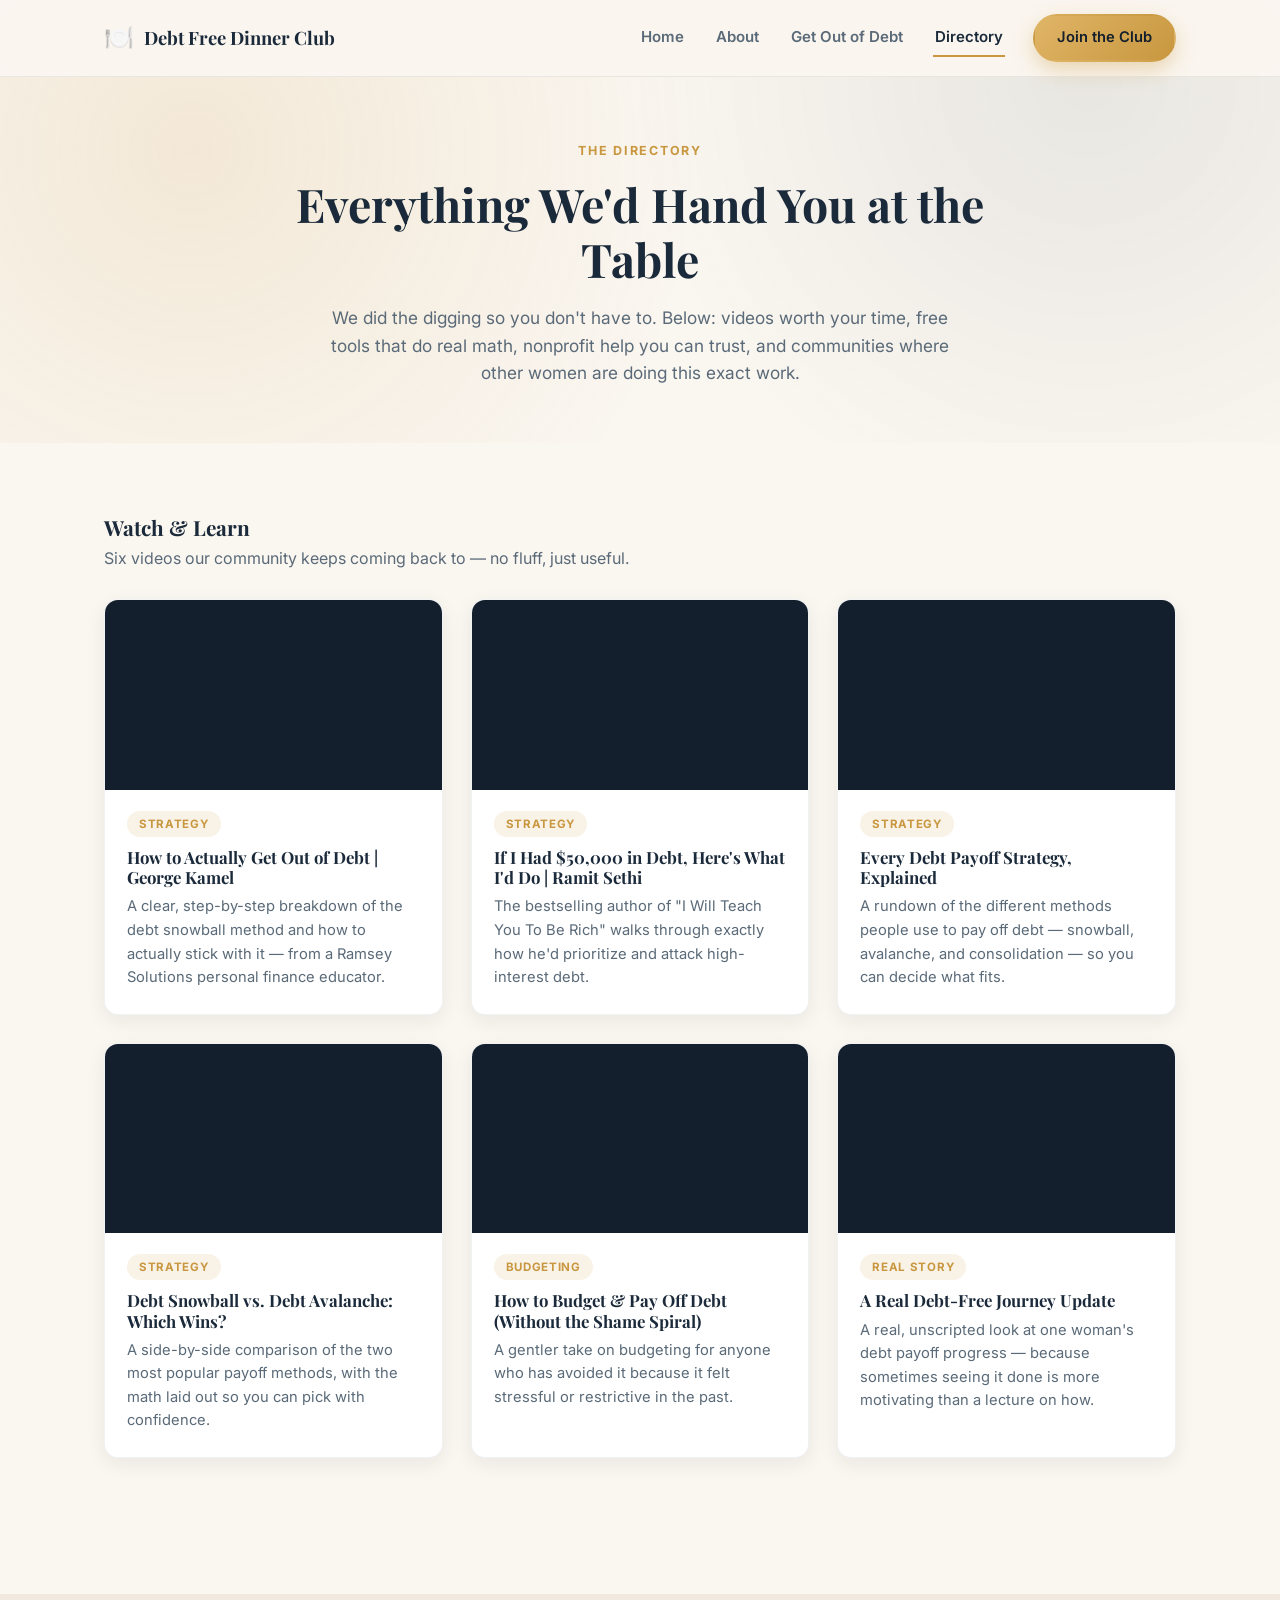
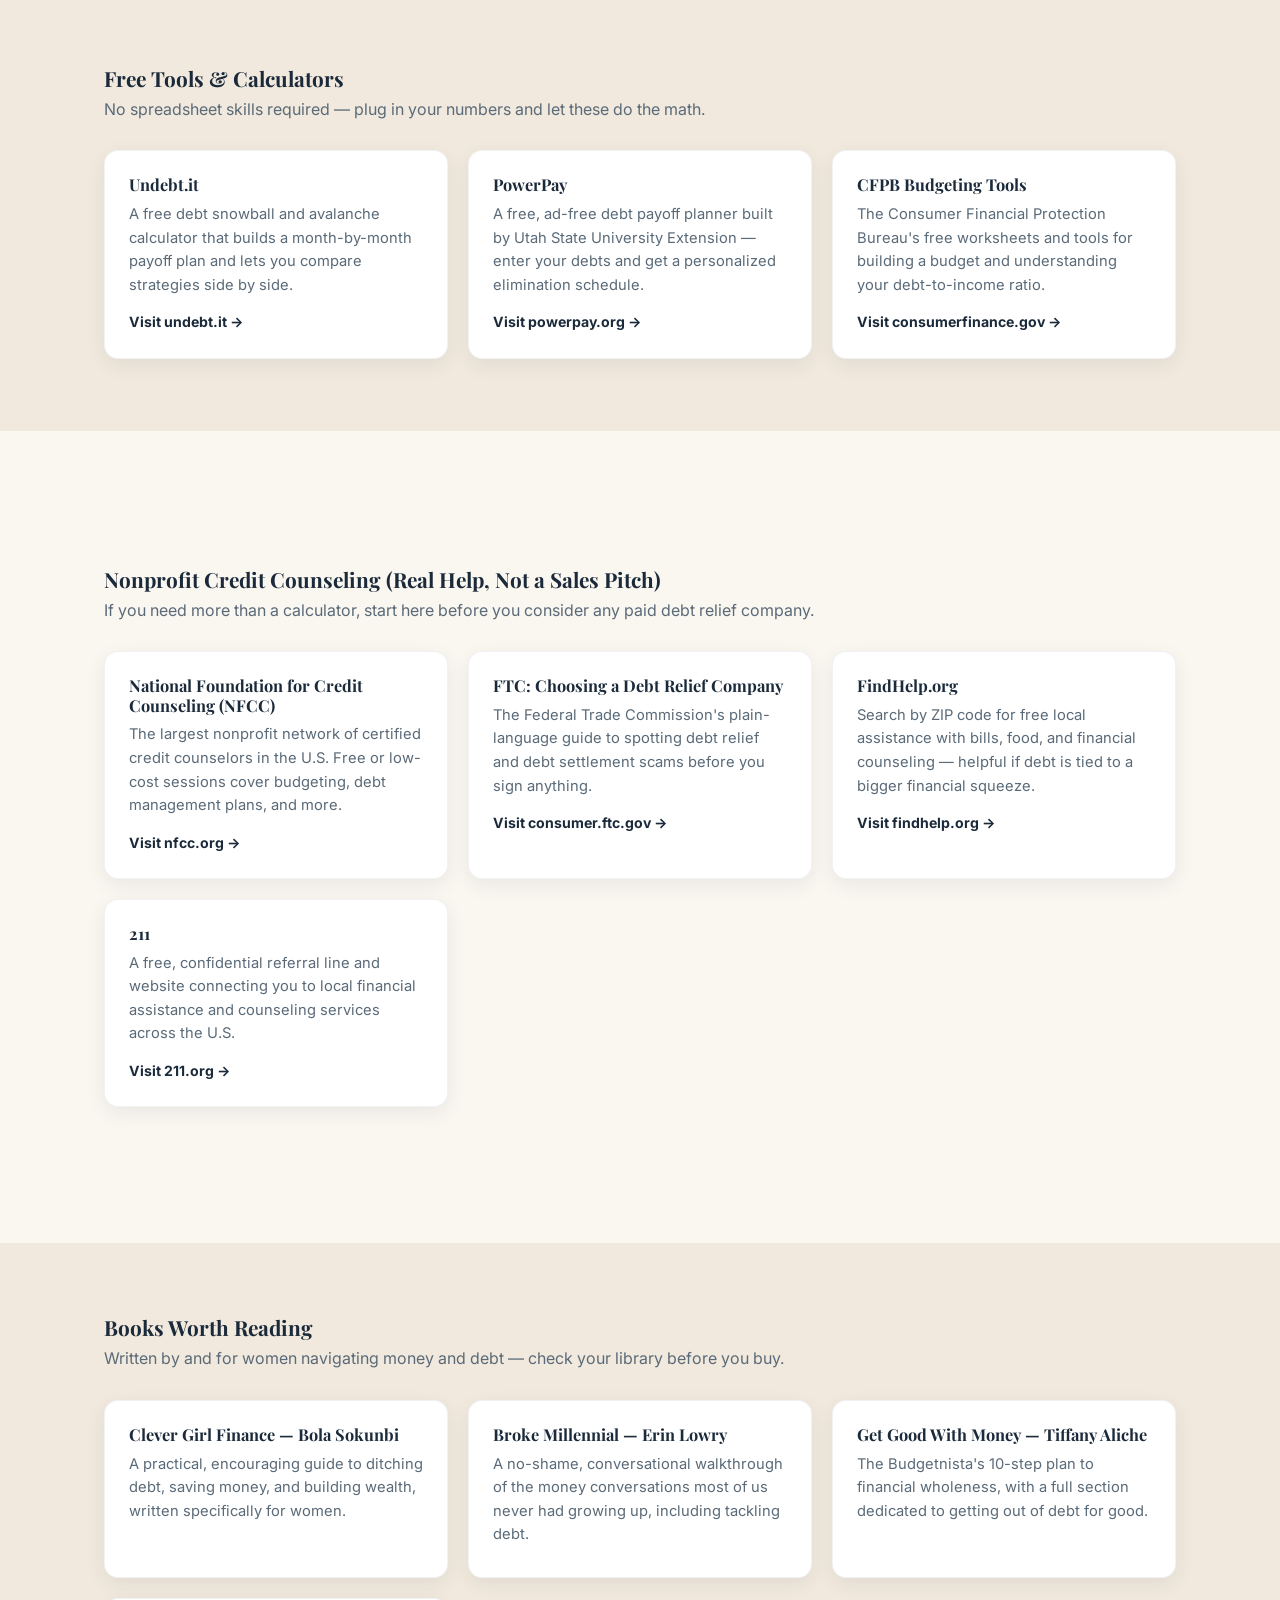
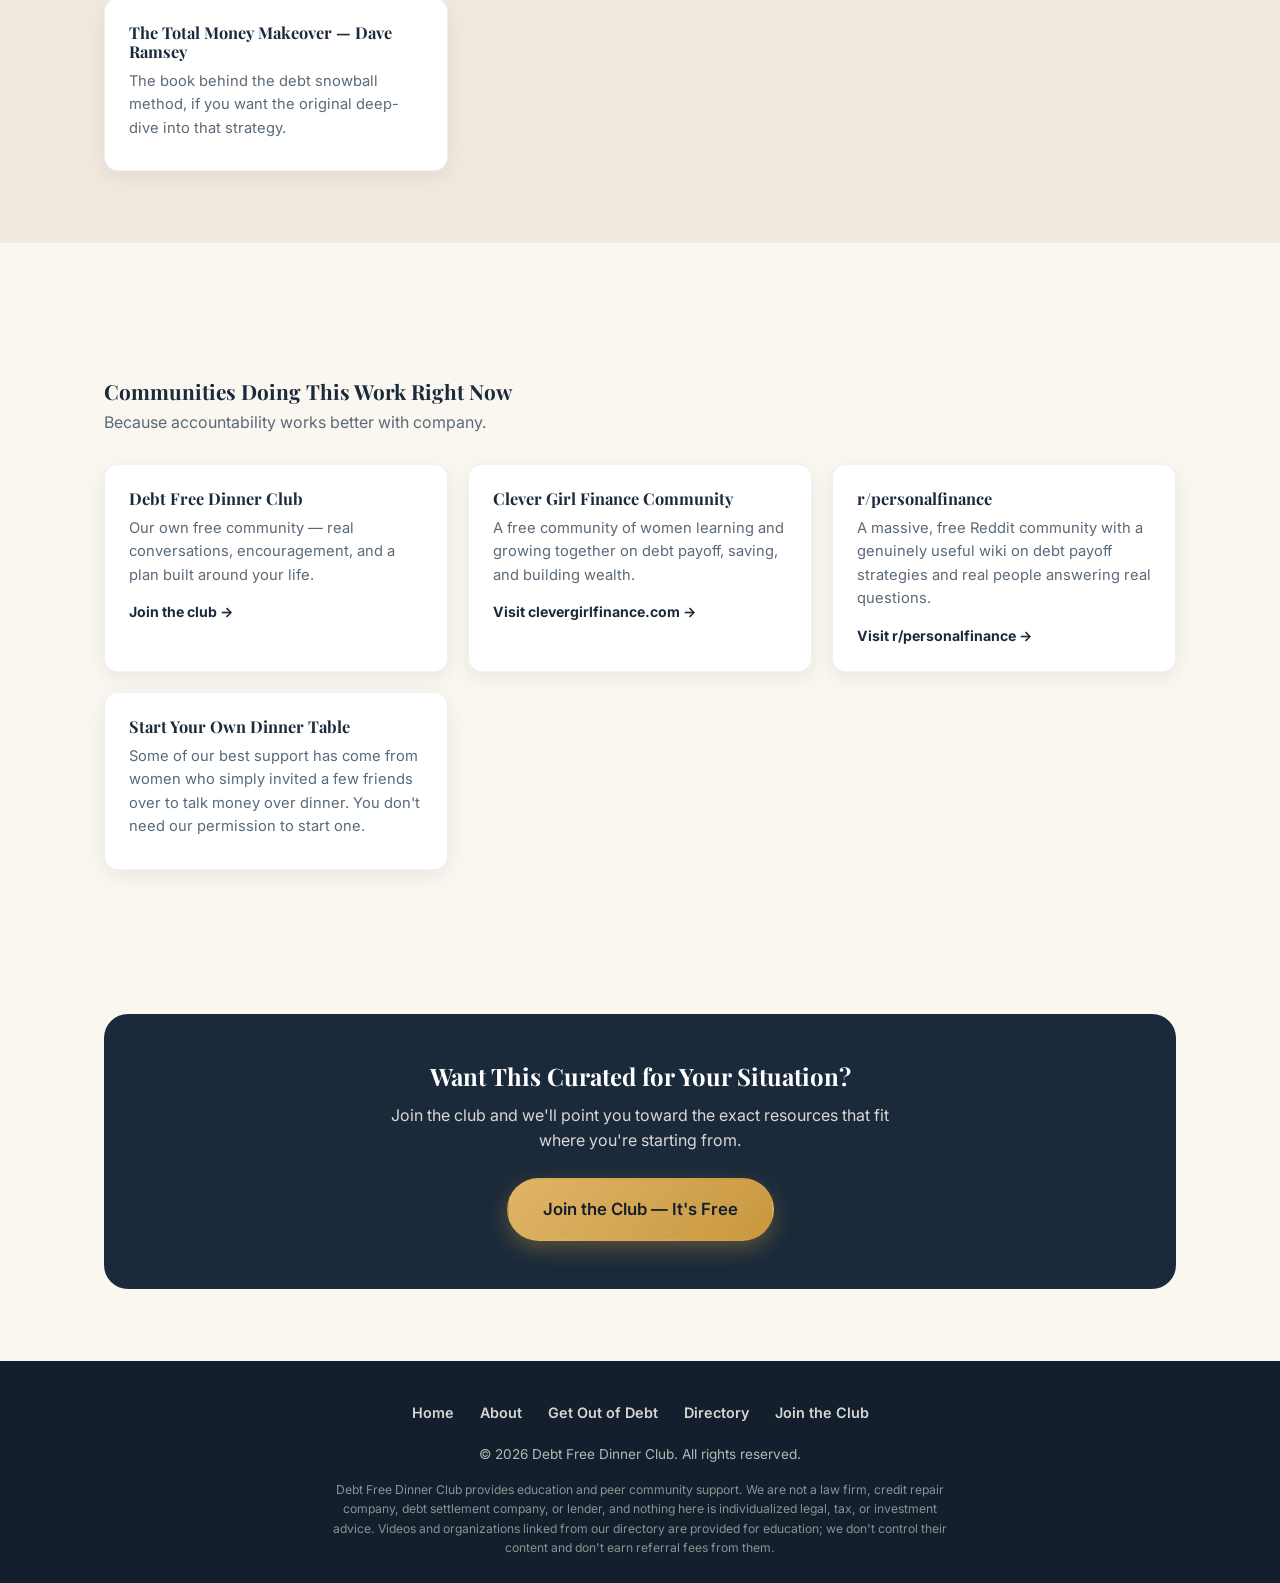
==== resources.html @ 7e888f94 "Expand landing page into a multi-page debt-free directory site for women Adds About, Get Out of Debt" ====
<!doctype html>
<html lang="en">
<head>
  <meta charset="UTF-8" />
  <meta name="viewport" content="width=device-width, initial-scale=1.0" />
  <title>The Directory — Videos, Tools &amp; Resources | Debt Free Dinner Club</title>
  <meta name="description" content="A free, curated directory for getting out of debt: hand-picked YouTube videos, free calculators, nonprofit credit counseling, books, and communities for women." />
  <link rel="icon" href="data:image/svg+xml,<svg xmlns=%22http://www.w3.org/2000/svg%22 viewBox=%220 0 100 100%22><text y=%22.9em%22 font-size=%2290%22>🍽️</text></svg>" />
  <link rel="preconnect" href="https://fonts.googleapis.com">
  <link rel="preconnect" href="https://fonts.gstatic.com" crossorigin>
  <link href="https://fonts.googleapis.com/css2?family=Playfair+Display:wght@600;700&family=Inter:wght@400;500;600;700&display=swap" rel="stylesheet">
  <link rel="stylesheet" href="assets/styles.css" />
</head>
<body>

  <header class="site-header">
    <div class="container header-inner">
      <a href="index.html" class="brand">
        <span class="brand-mark">🍽️</span>
        <span class="brand-name">Debt Free Dinner Club</span>
      </a>
      <nav class="site-nav" id="siteNav">
        <a href="index.html" class="nav-link">Home</a>
        <a href="about.html" class="nav-link">About</a>
        <a href="guide.html" class="nav-link">Get Out of Debt</a>
        <a href="resources.html" class="nav-link is-active">Directory</a>
        <a href="join.html" class="btn btn-primary btn-header">Join the Club</a>
      </nav>
      <button class="nav-toggle" id="navToggle" aria-label="Toggle menu" aria-expanded="false" aria-controls="siteNav">
        <span></span><span></span><span></span>
      </button>
    </div>
  </header>

  <main>

    <section class="page-hero">
      <div class="container page-hero-inner">
        <p class="breadcrumb-eyebrow">The Directory</p>
        <h1>Everything We'd Hand You at the Table</h1>
        <p class="page-hero-sub">
          We did the digging so you don't have to. Below: videos worth your time, free
          tools that do real math, nonprofit help you can trust, and communities where
          other women are doing this exact work.
        </p>
      </div>
    </section>

    <!-- ============ VIDEOS ============ -->
    <section class="section resource-category" id="videos">
      <div class="container">
        <h2 class="resource-category-title">Watch &amp; Learn</h2>
        <p class="resource-category-sub">Six videos our community keeps coming back to — no fluff, just useful.</p>
        <div class="video-grid">

          <div class="video-card">
            <div class="video-frame-wrap">
              <iframe src="https://www.youtube-nocookie.com/embed/WA-QJHaTbsg" title="How to Actually Get Out of Debt in 2026 | George Kamel" loading="lazy" allow="accelerometer; autoplay; clipboard-write; encrypted-media; gyroscope; picture-in-picture" allowfullscreen></iframe>
            </div>
            <div class="video-card-body">
              <span class="video-tag">Strategy</span>
              <h3>How to Actually Get Out of Debt | George Kamel</h3>
              <p>A clear, step-by-step breakdown of the debt snowball method and how to actually stick with it — from a Ramsey Solutions personal finance educator.</p>
            </div>
          </div>

          <div class="video-card">
            <div class="video-frame-wrap">
              <iframe src="https://www.youtube-nocookie.com/embed/La9kdnozmsg" title="If I Had $50,000 in Debt, Here's Exactly What I'd Do | Ramit Sethi" loading="lazy" allow="accelerometer; autoplay; clipboard-write; encrypted-media; gyroscope; picture-in-picture" allowfullscreen></iframe>
            </div>
            <div class="video-card-body">
              <span class="video-tag">Strategy</span>
              <h3>If I Had $50,000 in Debt, Here's What I'd Do | Ramit Sethi</h3>
              <p>The bestselling author of "I Will Teach You To Be Rich" walks through exactly how he'd prioritize and attack high-interest debt.</p>
            </div>
          </div>

          <div class="video-card">
            <div class="video-frame-wrap">
              <iframe src="https://www.youtube-nocookie.com/embed/JsH3nVrq1vE" title="Every Debt Payoff Strategy, Explained" loading="lazy" allow="accelerometer; autoplay; clipboard-write; encrypted-media; gyroscope; picture-in-picture" allowfullscreen></iframe>
            </div>
            <div class="video-card-body">
              <span class="video-tag">Strategy</span>
              <h3>Every Debt Payoff Strategy, Explained</h3>
              <p>A rundown of the different methods people use to pay off debt — snowball, avalanche, and consolidation — so you can decide what fits.</p>
            </div>
          </div>

          <div class="video-card">
            <div class="video-frame-wrap">
              <iframe src="https://www.youtube-nocookie.com/embed/GyDnXFP_hG4" title="Debt Snowball vs Debt Avalanche: Which Gets You Out of Debt Faster" loading="lazy" allow="accelerometer; autoplay; clipboard-write; encrypted-media; gyroscope; picture-in-picture" allowfullscreen></iframe>
            </div>
            <div class="video-card-body">
              <span class="video-tag">Strategy</span>
              <h3>Debt Snowball vs. Debt Avalanche: Which Wins?</h3>
              <p>A side-by-side comparison of the two most popular payoff methods, with the math laid out so you can pick with confidence.</p>
            </div>
          </div>

          <div class="video-card">
            <div class="video-frame-wrap">
              <iframe src="https://www.youtube-nocookie.com/embed/upHEIp0AL_Y" title="How to Budget &amp; Pay Off Debt Without the Shame Spiral" loading="lazy" allow="accelerometer; autoplay; clipboard-write; encrypted-media; gyroscope; picture-in-picture" allowfullscreen></iframe>
            </div>
            <div class="video-card-body">
              <span class="video-tag">Budgeting</span>
              <h3>How to Budget &amp; Pay Off Debt (Without the Shame Spiral)</h3>
              <p>A gentler take on budgeting for anyone who has avoided it because it felt stressful or restrictive in the past.</p>
            </div>
          </div>

          <div class="video-card">
            <div class="video-frame-wrap">
              <iframe src="https://www.youtube-nocookie.com/embed/KGXWetJ7aoY" title="Debt-Free Journey Update — A Real Payoff Story" loading="lazy" allow="accelerometer; autoplay; clipboard-write; encrypted-media; gyroscope; picture-in-picture" allowfullscreen></iframe>
            </div>
            <div class="video-card-body">
              <span class="video-tag">Real Story</span>
              <h3>A Real Debt-Free Journey Update</h3>
              <p>A real, unscripted look at one woman's debt payoff progress — because sometimes seeing it done is more motivating than a lecture on how.</p>
            </div>
          </div>

        </div>
      </div>
    </section>

    <!-- ============ TOOLS ============ -->
    <section class="section section-alt resource-category" id="tools">
      <div class="container">
        <h2 class="resource-category-title">Free Tools &amp; Calculators</h2>
        <p class="resource-category-sub">No spreadsheet skills required — plug in your numbers and let these do the math.</p>
        <div class="resource-grid">
          <div class="resource-card">
            <h3>Undebt.it</h3>
            <p>A free debt snowball and avalanche calculator that builds a month-by-month payoff plan and lets you compare strategies side by side.</p>
            <a class="resource-link" href="https://undebt.it/" target="_blank" rel="noopener noreferrer">Visit undebt.it →</a>
          </div>
          <div class="resource-card">
            <h3>PowerPay</h3>
            <p>A free, ad-free debt payoff planner built by Utah State University Extension — enter your debts and get a personalized elimination schedule.</p>
            <a class="resource-link" href="https://www.powerpay.org/" target="_blank" rel="noopener noreferrer">Visit powerpay.org →</a>
          </div>
          <div class="resource-card">
            <h3>CFPB Budgeting Tools</h3>
            <p>The Consumer Financial Protection Bureau's free worksheets and tools for building a budget and understanding your debt-to-income ratio.</p>
            <a class="resource-link" href="https://www.consumerfinance.gov/consumer-tools/" target="_blank" rel="noopener noreferrer">Visit consumerfinance.gov →</a>
          </div>
        </div>
      </div>
    </section>

    <!-- ============ NONPROFIT HELP ============ -->
    <section class="section resource-category" id="help">
      <div class="container">
        <h2 class="resource-category-title">Nonprofit Credit Counseling (Real Help, Not a Sales Pitch)</h2>
        <p class="resource-category-sub">If you need more than a calculator, start here before you consider any paid debt relief company.</p>
        <div class="resource-grid">
          <div class="resource-card">
            <h3>National Foundation for Credit Counseling (NFCC)</h3>
            <p>The largest nonprofit network of certified credit counselors in the U.S. Free or low-cost sessions cover budgeting, debt management plans, and more.</p>
            <a class="resource-link" href="https://www.nfcc.org/" target="_blank" rel="noopener noreferrer">Visit nfcc.org →</a>
          </div>
          <div class="resource-card">
            <h3>FTC: Choosing a Debt Relief Company</h3>
            <p>The Federal Trade Commission's plain-language guide to spotting debt relief and debt settlement scams before you sign anything.</p>
            <a class="resource-link" href="https://consumer.ftc.gov/articles/settling-credit-card-debt" target="_blank" rel="noopener noreferrer">Visit consumer.ftc.gov →</a>
          </div>
          <div class="resource-card">
            <h3>FindHelp.org</h3>
            <p>Search by ZIP code for free local assistance with bills, food, and financial counseling — helpful if debt is tied to a bigger financial squeeze.</p>
            <a class="resource-link" href="https://www.findhelp.org/" target="_blank" rel="noopener noreferrer">Visit findhelp.org →</a>
          </div>
          <div class="resource-card">
            <h3>211</h3>
            <p>A free, confidential referral line and website connecting you to local financial assistance and counseling services across the U.S.</p>
            <a class="resource-link" href="https://www.211.org/" target="_blank" rel="noopener noreferrer">Visit 211.org →</a>
          </div>
        </div>
      </div>
    </section>

    <!-- ============ BOOKS ============ -->
    <section class="section section-alt resource-category" id="books">
      <div class="container">
        <h2 class="resource-category-title">Books Worth Reading</h2>
        <p class="resource-category-sub">Written by and for women navigating money and debt — check your library before you buy.</p>
        <div class="resource-grid">
          <div class="resource-card">
            <h3>Clever Girl Finance — Bola Sokunbi</h3>
            <p>A practical, encouraging guide to ditching debt, saving money, and building wealth, written specifically for women.</p>
          </div>
          <div class="resource-card">
            <h3>Broke Millennial — Erin Lowry</h3>
            <p>A no-shame, conversational walkthrough of the money conversations most of us never had growing up, including tackling debt.</p>
          </div>
          <div class="resource-card">
            <h3>Get Good With Money — Tiffany Aliche</h3>
            <p>The Budgetnista's 10-step plan to financial wholeness, with a full section dedicated to getting out of debt for good.</p>
          </div>
          <div class="resource-card">
            <h3>The Total Money Makeover — Dave Ramsey</h3>
            <p>The book behind the debt snowball method, if you want the original deep-dive into that strategy.</p>
          </div>
        </div>
      </div>
    </section>

    <!-- ============ COMMUNITIES ============ -->
    <section class="section resource-category" id="community">
      <div class="container">
        <h2 class="resource-category-title">Communities Doing This Work Right Now</h2>
        <p class="resource-category-sub">Because accountability works better with company.</p>
        <div class="resource-grid">
          <div class="resource-card">
            <h3>Debt Free Dinner Club</h3>
            <p>Our own free community — real conversations, encouragement, and a plan built around your life.</p>
            <a class="resource-link" href="join.html">Join the club →</a>
          </div>
          <div class="resource-card">
            <h3>Clever Girl Finance Community</h3>
            <p>A free community of women learning and growing together on debt payoff, saving, and building wealth.</p>
            <a class="resource-link" href="https://www.clevergirlfinance.com/" target="_blank" rel="noopener noreferrer">Visit clevergirlfinance.com →</a>
          </div>
          <div class="resource-card">
            <h3>r/personalfinance</h3>
            <p>A massive, free Reddit community with a genuinely useful wiki on debt payoff strategies and real people answering real questions.</p>
            <a class="resource-link" href="https://www.reddit.com/r/personalfinance/" target="_blank" rel="noopener noreferrer">Visit r/personalfinance →</a>
          </div>
          <div class="resource-card">
            <h3>Start Your Own Dinner Table</h3>
            <p>Some of our best support has come from women who simply invited a few friends over to talk money over dinner. You don't need our permission to start one.</p>
          </div>
        </div>
      </div>
    </section>

    <section class="section">
      <div class="container">
        <div class="cta-banner">
          <h2>Want This Curated for Your Situation?</h2>
          <p>Join the club and we'll point you toward the exact resources that fit where you're starting from.</p>
          <div class="cta-banner-actions">
            <a href="join.html" class="btn btn-primary btn-large">Join the Club — It's Free</a>
          </div>
        </div>
      </div>
    </section>

  </main>

  <footer class="site-footer">
    <div class="container footer-inner">
      <div class="footer-nav">
        <a href="index.html">Home</a>
        <a href="about.html">About</a>
        <a href="guide.html">Get Out of Debt</a>
        <a href="resources.html">Directory</a>
        <a href="join.html">Join the Club</a>
      </div>
      <p>&copy; <span id="year"></span> Debt Free Dinner Club. All rights reserved.</p>
      <p class="footer-disclaimer">Debt Free Dinner Club provides education and peer community support. We are not a law firm, credit repair company, debt settlement company, or lender, and nothing here is individualized legal, tax, or investment advice. Videos and organizations linked from our directory are provided for education; we don't control their content and don't earn referral fees from them.</p>
    </div>
  </footer>

  <script src="assets/script.js"></script>
</body>
</html>
---- assets/styles.css ----
/* ============================================
   Debt Free Dinner Club — Landing Page Styles
   ============================================ */

:root {
  --navy: #1b2a3a;
  --navy-deep: #131f2c;
  --gold: #c8973f;
  --gold-light: #e0b567;
  --cream: #faf6f0;
  --cream-dim: #f1e9dd;
  --ink: #23303d;
  --ink-soft: #5a6a78;
  --white: #ffffff;
  --success: #3f7d58;
  --error: #b3432b;

  --font-head: "Playfair Display", Georgia, serif;
  --font-body: "Inter", -apple-system, BlinkMacSystemFont, "Segoe UI", sans-serif;

  --rose: #b5657c;
  --rose-light: #f3e4e8;

  --radius: 14px;
  --shadow-soft: 0 10px 30px rgba(27, 42, 58, 0.08);
  --shadow-card: 0 6px 20px rgba(27, 42, 58, 0.07);
  --max-width: 1120px;
}

* {
  box-sizing: border-box;
}

[hidden] {
  display: none !important;
}

html {
  scroll-behavior: smooth;
}

body {
  margin: 0;
  font-family: var(--font-body);
  color: var(--ink);
  background: var(--cream);
  line-height: 1.6;
  -webkit-font-smoothing: antialiased;
}

h1, h2, h3 {
  font-family: var(--font-head);
  color: var(--navy);
  line-height: 1.2;
  margin: 0 0 0.5em;
}

p {
  margin: 0 0 1em;
  color: var(--ink-soft);
}

a {
  color: inherit;
}

img {
  max-width: 100%;
  display: block;
}

.container {
  max-width: var(--max-width);
  margin: 0 auto;
  padding: 0 24px;
}

/* ---------- Buttons ---------- */
.btn {
  display: inline-flex;
  align-items: center;
  justify-content: center;
  gap: 8px;
  padding: 14px 28px;
  border-radius: 999px;
  font-weight: 600;
  font-size: 1rem;
  text-decoration: none;
  border: 2px solid transparent;
  cursor: pointer;
  transition: transform 0.15s ease, box-shadow 0.15s ease, background 0.15s ease, color 0.15s ease;
  white-space: nowrap;
}

.btn:active {
  transform: translateY(1px);
}

.btn-primary {
  background: linear-gradient(135deg, var(--gold-light), var(--gold));
  color: var(--navy-deep);
  box-shadow: 0 8px 20px rgba(200, 151, 63, 0.35);
}

.btn-primary:hover {
  box-shadow: 0 10px 26px rgba(200, 151, 63, 0.45);
  transform: translateY(-1px);
}

.btn-ghost {
  background: transparent;
  color: var(--navy);
  border-color: var(--navy);
}

.btn-ghost:hover {
  background: var(--navy);
  color: var(--white);
}

.btn-large {
  padding: 16px 34px;
  font-size: 1.05rem;
}

.btn-header {
  padding: 10px 22px;
  font-size: 0.92rem;
}

.btn-submit {
  width: 100%;
}

.btn-submit:disabled {
  opacity: 0.7;
  cursor: not-allowed;
  transform: none;
}

/* ---------- Header ---------- */
.site-header {
  position: sticky;
  top: 0;
  z-index: 50;
  background: rgba(250, 246, 240, 0.9);
  backdrop-filter: saturate(180%) blur(10px);
  border-bottom: 1px solid rgba(27, 42, 58, 0.08);
}

.header-inner {
  position: relative;
  display: flex;
  align-items: center;
  justify-content: space-between;
  gap: 20px;
  padding-top: 14px;
  padding-bottom: 14px;
}

.brand {
  display: flex;
  align-items: center;
  gap: 10px;
  text-decoration: none;
  flex-shrink: 0;
}

.brand-mark {
  font-size: 1.5rem;
}

.brand-name {
  font-family: var(--font-head);
  font-weight: 700;
  font-size: 1.15rem;
  color: var(--navy);
}

/* ---------- Nav ---------- */
.site-nav {
  display: flex;
  align-items: center;
  gap: 28px;
  margin-left: auto;
}

.nav-link {
  text-decoration: none;
  font-weight: 600;
  font-size: 0.94rem;
  color: var(--ink-soft);
  padding: 6px 2px;
  border-bottom: 2px solid transparent;
  transition: color 0.15s ease, border-color 0.15s ease;
}

.nav-link:hover {
  color: var(--navy);
}

.nav-link.is-active {
  color: var(--navy);
  border-bottom-color: var(--gold);
}

.nav-toggle {
  display: none;
  flex-direction: column;
  justify-content: center;
  gap: 5px;
  width: 40px;
  height: 40px;
  border: none;
  background: transparent;
  cursor: pointer;
  padding: 0;
  flex-shrink: 0;
}

.nav-toggle span {
  display: block;
  height: 2px;
  width: 22px;
  margin: 0 auto;
  background: var(--navy);
  border-radius: 2px;
  transition: transform 0.2s ease, opacity 0.2s ease;
}

.nav-toggle[aria-expanded="true"] span:nth-child(1) {
  transform: translateY(7px) rotate(45deg);
}

.nav-toggle[aria-expanded="true"] span:nth-child(2) {
  opacity: 0;
}

.nav-toggle[aria-expanded="true"] span:nth-child(3) {
  transform: translateY(-7px) rotate(-45deg);
}

@media (max-width: 780px) {
  .nav-toggle {
    display: flex;
  }

  .site-nav {
    position: absolute;
    top: 100%;
    left: 0;
    right: 0;
    flex-direction: column;
    align-items: stretch;
    gap: 0;
    background: var(--cream);
    border-bottom: 1px solid rgba(27, 42, 58, 0.08);
    box-shadow: var(--shadow-soft);
    padding: 8px 24px 20px;
    display: none;
  }

  .site-nav.is-open {
    display: flex;
  }

  .nav-link {
    padding: 12px 0;
    border-bottom: 1px solid rgba(27, 42, 58, 0.08);
  }

  .site-nav .btn-header {
    margin-top: 14px;
    width: 100%;
  }
}

/* ---------- Hero ---------- */
.hero {
  background:
    radial-gradient(circle at 15% 20%, rgba(200, 151, 63, 0.14), transparent 45%),
    radial-gradient(circle at 85% 0%, rgba(27, 42, 58, 0.08), transparent 40%),
    var(--cream);
  padding: 88px 0 72px;
  text-align: center;
}

.hero-inner {
  max-width: 760px;
}

.eyebrow {
  text-transform: uppercase;
  letter-spacing: 0.14em;
  font-size: 0.78rem;
  font-weight: 700;
  color: var(--gold);
  margin-bottom: 18px;
}

.hero h1 {
  font-size: clamp(2.1rem, 5vw, 3.4rem);
  margin-bottom: 22px;
}

.hero-sub {
  font-size: 1.15rem;
  color: var(--ink-soft);
  max-width: 620px;
  margin-left: auto;
  margin-right: auto;
}

.hero-actions {
  display: flex;
  gap: 16px;
  justify-content: center;
  flex-wrap: wrap;
  margin: 30px 0 16px;
}

.hero-note {
  font-size: 0.9rem;
  color: var(--ink-soft);
  opacity: 0.85;
}

/* ---------- About ---------- */
.about {
  background: var(--navy);
  color: var(--cream);
  padding: 64px 0;
}

.about-inner {
  max-width: 760px;
  text-align: center;
}

.about h2 {
  color: var(--gold-light);
}

.about p {
  color: rgba(250, 246, 240, 0.88);
  font-size: 1.08rem;
}

/* ---------- Section titles ---------- */
.section-title {
  text-align: center;
  font-size: clamp(1.7rem, 3vw, 2.2rem);
  margin-bottom: 44px;
}

/* ---------- Benefits ---------- */
.benefits {
  padding: 80px 0;
}

.benefit-grid {
  display: grid;
  grid-template-columns: repeat(auto-fit, minmax(230px, 1fr));
  gap: 24px;
}

.benefit-card {
  background: var(--white);
  border-radius: var(--radius);
  padding: 32px 26px;
  box-shadow: var(--shadow-card);
  border: 1px solid rgba(27, 42, 58, 0.06);
  text-align: left;
  transition: transform 0.2s ease, box-shadow 0.2s ease;
}

.benefit-card:hover {
  transform: translateY(-4px);
  box-shadow: var(--shadow-soft);
}

.benefit-icon {
  font-size: 2rem;
  margin-bottom: 14px;
}

.benefit-card h3 {
  font-size: 1.15rem;
  margin-bottom: 10px;
}

.benefit-card p {
  font-size: 0.96rem;
  margin-bottom: 0;
}

/* ---------- How it works ---------- */
.how {
  background: var(--cream-dim);
  padding: 80px 0;
}

.how-grid {
  display: grid;
  grid-template-columns: repeat(auto-fit, minmax(220px, 1fr));
  gap: 32px;
  text-align: center;
}

.how-number {
  display: inline-flex;
  align-items: center;
  justify-content: center;
  width: 48px;
  height: 48px;
  border-radius: 50%;
  background: var(--navy);
  color: var(--gold-light);
  font-family: var(--font-head);
  font-weight: 700;
  font-size: 1.2rem;
  margin-bottom: 16px;
}

.how-step h3 {
  font-size: 1.1rem;
  margin-bottom: 8px;
}

.how-step p {
  font-size: 0.95rem;
}

/* ---------- Lead Form ---------- */
.lead-form {
  margin-top: 36px;
  background: var(--white);
  border-radius: 20px;
  padding: 40px;
  box-shadow: var(--shadow-soft);
  border: 1px solid rgba(27, 42, 58, 0.06);
  display: grid;
  grid-template-columns: 1fr 1fr;
  gap: 22px 20px;
  text-align: left;
}

.form-row {
  display: flex;
  flex-direction: column;
  gap: 8px;
}

.form-row-wide {
  grid-column: 1 / -1;
}

.form-row label {
  font-weight: 600;
  font-size: 0.9rem;
  color: var(--navy);
}

.form-row input,
.form-row select {
  font-family: var(--font-body);
  font-size: 1rem;
  padding: 13px 16px;
  border-radius: 10px;
  border: 1.5px solid rgba(27, 42, 58, 0.15);
  background: var(--cream);
  color: var(--ink);
  outline: none;
  transition: border-color 0.15s ease, box-shadow 0.15s ease;
  width: 100%;
}

.form-row input:focus,
.form-row select:focus {
  border-color: var(--gold);
  box-shadow: 0 0 0 4px rgba(200, 151, 63, 0.15);
}

.form-row input.invalid,
.form-row select.invalid {
  border-color: var(--error);
}

.error-msg {
  font-size: 0.82rem;
  color: var(--error);
  min-height: 1em;
}

.form-privacy {
  font-size: 0.82rem;
  color: var(--ink-soft);
  text-align: center;
  margin: 14px 0 0;
}

/* ---------- Thank you ---------- */
.thank-you {
  margin-top: 36px;
  background: var(--white);
  border-radius: 20px;
  padding: 56px 40px;
  box-shadow: var(--shadow-soft);
  border: 1px solid rgba(27, 42, 58, 0.06);
  text-align: center;
}

.thank-you-icon {
  font-size: 2.6rem;
  margin-bottom: 14px;
}

.thank-you h2 {
  margin-bottom: 14px;
}

.thank-you p {
  max-width: 480px;
  margin-left: auto;
  margin-right: auto;
}

.thank-you-sub {
  font-size: 0.9rem;
  opacity: 0.8;
}

/* ---------- Footer ---------- */
.site-footer {
  background: var(--navy-deep);
  color: rgba(250, 246, 240, 0.7);
  padding: 40px 0 26px;
}

.footer-inner {
  text-align: center;
  font-size: 0.85rem;
}

.footer-inner p {
  color: rgba(250, 246, 240, 0.7);
  margin: 0;
}

.footer-nav {
  display: flex;
  justify-content: center;
  flex-wrap: wrap;
  gap: 8px 26px;
  margin-bottom: 20px;
}

.footer-nav a {
  color: rgba(250, 246, 240, 0.85);
  text-decoration: none;
  font-weight: 600;
  font-size: 0.9rem;
}

.footer-nav a:hover {
  color: var(--gold-light);
}

.footer-disclaimer {
  max-width: 620px;
  margin: 14px auto 0 !important;
  font-size: 0.76rem;
  line-height: 1.6;
  opacity: 0.75;
}

/* ---------- Interior page hero ---------- */
.page-hero {
  background:
    radial-gradient(circle at 15% 20%, rgba(200, 151, 63, 0.14), transparent 45%),
    radial-gradient(circle at 85% 0%, rgba(27, 42, 58, 0.08), transparent 40%),
    var(--cream);
  padding: 64px 0 56px;
  text-align: center;
}

.page-hero-inner {
  max-width: 760px;
  margin: 0 auto;
}

.page-hero h1 {
  font-size: clamp(1.9rem, 4.4vw, 2.9rem);
  margin-bottom: 16px;
}

.page-hero-sub {
  font-size: 1.08rem;
  color: var(--ink-soft);
  max-width: 640px;
  margin: 0 auto;
}

.breadcrumb-eyebrow {
  text-transform: uppercase;
  letter-spacing: 0.14em;
  font-size: 0.78rem;
  font-weight: 700;
  color: var(--gold);
  margin-bottom: 16px;
}

/* ---------- Generic content sections ---------- */
.section {
  padding: 72px 0;
}

.section-alt {
  background: var(--cream-dim);
}

.section-dark {
  background: var(--navy);
  color: var(--cream);
}

.section-dark h2,
.section-dark h3 {
  color: var(--gold-light);
}

.section-dark p {
  color: rgba(250, 246, 240, 0.88);
}

.section-narrow {
  max-width: 760px;
  margin: 0 auto;
}

.section-lede {
  text-align: center;
  font-size: 1.1rem;
  max-width: 680px;
  margin: 0 auto 40px;
}

/* ---------- Freedom / feelings list ---------- */
.freedom-grid {
  display: grid;
  grid-template-columns: repeat(auto-fit, minmax(240px, 1fr));
  gap: 20px;
  margin-top: 8px;
}

.freedom-item {
  background: rgba(250, 246, 240, 0.06);
  border: 1px solid rgba(250, 246, 240, 0.14);
  border-radius: var(--radius);
  padding: 26px 22px;
}

.freedom-item .freedom-icon {
  font-size: 1.6rem;
  margin-bottom: 10px;
  display: block;
}

.freedom-item p {
  margin: 0;
  font-size: 0.98rem;
}

/* ---------- Values grid (About page) ---------- */
.values-grid {
  display: grid;
  grid-template-columns: repeat(auto-fit, minmax(220px, 1fr));
  gap: 24px;
}

.value-card {
  background: var(--white);
  border-radius: var(--radius);
  padding: 30px 24px;
  box-shadow: var(--shadow-card);
  border: 1px solid rgba(27, 42, 58, 0.06);
}

.value-card .value-icon {
  font-size: 1.7rem;
  margin-bottom: 12px;
  display: block;
}

.value-card h3 {
  font-size: 1.05rem;
  margin-bottom: 8px;
}

.value-card p {
  font-size: 0.94rem;
  margin: 0;
}

/* ---------- Stat strip ---------- */
.stat-strip {
  display: grid;
  grid-template-columns: repeat(auto-fit, minmax(160px, 1fr));
  gap: 24px;
  text-align: center;
}

.stat-item .stat-number {
  font-family: var(--font-head);
  font-size: clamp(1.8rem, 4vw, 2.4rem);
  color: var(--gold);
  font-weight: 700;
  display: block;
}

.stat-item .stat-label {
  font-size: 0.88rem;
  color: var(--ink-soft);
}

.section-dark .stat-item .stat-label {
  color: rgba(250, 246, 240, 0.75);
}

/* ---------- Numbered guide steps ---------- */
.step-list {
  display: flex;
  flex-direction: column;
  gap: 28px;
}

.step-card {
  display: grid;
  grid-template-columns: 56px 1fr;
  gap: 20px;
  background: var(--white);
  border-radius: var(--radius);
  padding: 28px 26px;
  box-shadow: var(--shadow-card);
  border: 1px solid rgba(27, 42, 58, 0.06);
}

.step-number {
  display: inline-flex;
  align-items: center;
  justify-content: center;
  width: 48px;
  height: 48px;
  border-radius: 50%;
  background: var(--navy);
  color: var(--gold-light);
  font-family: var(--font-head);
  font-weight: 700;
  font-size: 1.2rem;
}

.step-card h3 {
  font-size: 1.2rem;
  margin-bottom: 8px;
}

.step-card p {
  margin-bottom: 10px;
}

.step-card ul {
  margin: 0 0 10px;
  padding-left: 20px;
}

.step-card li {
  color: var(--ink-soft);
  margin-bottom: 6px;
}

.callout {
  background: var(--cream-dim);
  border-left: 4px solid var(--gold);
  border-radius: 8px;
  padding: 14px 18px;
  font-size: 0.92rem;
  color: var(--ink);
  margin-top: 12px;
}

.callout.callout-warn {
  border-left-color: var(--error);
  background: rgba(179, 67, 43, 0.07);
}

.callout strong {
  color: var(--navy);
}

/* ---------- FAQ ---------- */
.faq-list {
  max-width: 760px;
  margin: 0 auto;
  display: flex;
  flex-direction: column;
  gap: 14px;
}

.faq-item {
  background: var(--white);
  border-radius: 12px;
  border: 1px solid rgba(27, 42, 58, 0.08);
  padding: 6px 22px;
  box-shadow: var(--shadow-card);
}

.faq-item summary {
  cursor: pointer;
  list-style: none;
  padding: 16px 26px 16px 0;
  font-weight: 700;
  font-family: var(--font-head);
  color: var(--navy);
  position: relative;
  font-size: 1.02rem;
}

.faq-item summary::-webkit-details-marker {
  display: none;
}

.faq-item summary::after {
  content: "+";
  position: absolute;
  right: 0;
  top: 14px;
  font-size: 1.4rem;
  color: var(--gold);
  font-family: var(--font-body);
}

.faq-item[open] summary::after {
  content: "\2212";
}

.faq-item p {
  padding-bottom: 18px;
  margin: -6px 0 0;
}

/* ---------- Video / resource grid ---------- */
.video-grid {
  display: grid;
  grid-template-columns: repeat(auto-fit, minmax(300px, 1fr));
  gap: 28px;
}

.video-card {
  background: var(--white);
  border-radius: var(--radius);
  overflow: hidden;
  box-shadow: var(--shadow-card);
  border: 1px solid rgba(27, 42, 58, 0.06);
  display: flex;
  flex-direction: column;
}

.video-frame-wrap {
  position: relative;
  width: 100%;
  padding-top: 56.25%;
  background: var(--navy-deep);
}

.video-frame-wrap iframe {
  position: absolute;
  inset: 0;
  width: 100%;
  height: 100%;
  border: 0;
}

.video-card-body {
  padding: 20px 22px 24px;
}

.video-card h3 {
  font-size: 1.05rem;
  margin-bottom: 8px;
}

.video-card p {
  font-size: 0.92rem;
  margin-bottom: 0;
}

.video-tag {
  display: inline-block;
  font-size: 0.72rem;
  font-weight: 700;
  text-transform: uppercase;
  letter-spacing: 0.06em;
  color: var(--gold);
  background: rgba(200, 151, 63, 0.12);
  border-radius: 999px;
  padding: 4px 12px;
  margin-bottom: 10px;
}

/* ---------- Resource link cards ---------- */
.resource-grid {
  display: grid;
  grid-template-columns: repeat(auto-fit, minmax(260px, 1fr));
  gap: 20px;
}

.resource-card {
  background: var(--white);
  border-radius: var(--radius);
  padding: 24px 24px;
  box-shadow: var(--shadow-card);
  border: 1px solid rgba(27, 42, 58, 0.06);
  display: flex;
  flex-direction: column;
  gap: 8px;
}

.resource-card h3 {
  font-size: 1.02rem;
  margin-bottom: 0;
}

.resource-card p {
  font-size: 0.92rem;
  margin-bottom: 6px;
}

.resource-link {
  font-weight: 700;
  font-size: 0.88rem;
  color: var(--navy);
  text-decoration: none;
  display: inline-flex;
  align-items: center;
  gap: 4px;
}

.resource-link:hover {
  color: var(--gold);
}

.resource-category-title {
  font-size: 1.3rem;
  margin-bottom: 6px;
}

.resource-category-sub {
  margin-bottom: 28px;
  color: var(--ink-soft);
}

.resource-category + .resource-category {
  margin-top: 64px;
}

/* ---------- CTA banner (reusable, mid-page) ---------- */
.cta-banner {
  background: var(--navy);
  border-radius: 24px;
  padding: 48px 40px;
  text-align: center;
  color: var(--cream);
}

.cta-banner h2 {
  color: var(--white);
  margin-bottom: 12px;
}

.cta-banner p {
  color: rgba(250, 246, 240, 0.85);
  max-width: 520px;
  margin: 0 auto 24px;
}

.cta-banner-actions {
  display: flex;
  gap: 14px;
  justify-content: center;
  flex-wrap: wrap;
}

/* ---------- Two-column layout (Join page) ---------- */
.join-layout {
  display: grid;
  grid-template-columns: 1.1fr 0.9fr;
  gap: 40px;
  align-items: start;
}

.join-side {
  background: var(--white);
  border-radius: var(--radius);
  padding: 30px 26px;
  box-shadow: var(--shadow-card);
  border: 1px solid rgba(27, 42, 58, 0.06);
}

.join-side h3 {
  font-size: 1.05rem;
  margin-bottom: 14px;
}

.join-side ul {
  padding-left: 20px;
  margin: 0 0 20px;
}

.join-side li {
  color: var(--ink-soft);
  margin-bottom: 10px;
  font-size: 0.95rem;
}

@media (max-width: 900px) {
  .join-layout {
    grid-template-columns: 1fr;
  }
}

/* ---------- Responsive ---------- */
@media (max-width: 640px) {
  .hero {
    padding: 64px 0 52px;
  }

  .about,
  .benefits,
  .how {
    padding: 56px 0;
  }

  .lead-form,
  .thank-you {
    padding: 28px 20px;
  }

  .lead-form {
    grid-template-columns: 1fr;
  }

  .hero-actions {
    flex-direction: column;
    align-items: stretch;
  }

  .btn-header {
    padding: 9px 16px;
    font-size: 0.85rem;
  }

  .brand-name {
    font-size: 1rem;
  }

  .section {
    padding: 52px 0;
  }

  .page-hero {
    padding: 48px 0 40px;
  }

  .step-card {
    grid-template-columns: 1fr;
  }

  .step-number {
    margin-bottom: 4px;
  }

  .cta-banner {
    padding: 36px 22px;
    border-radius: 18px;
  }

  .join-side,
  .lead-form {
    padding: 24px 18px;
  }
}
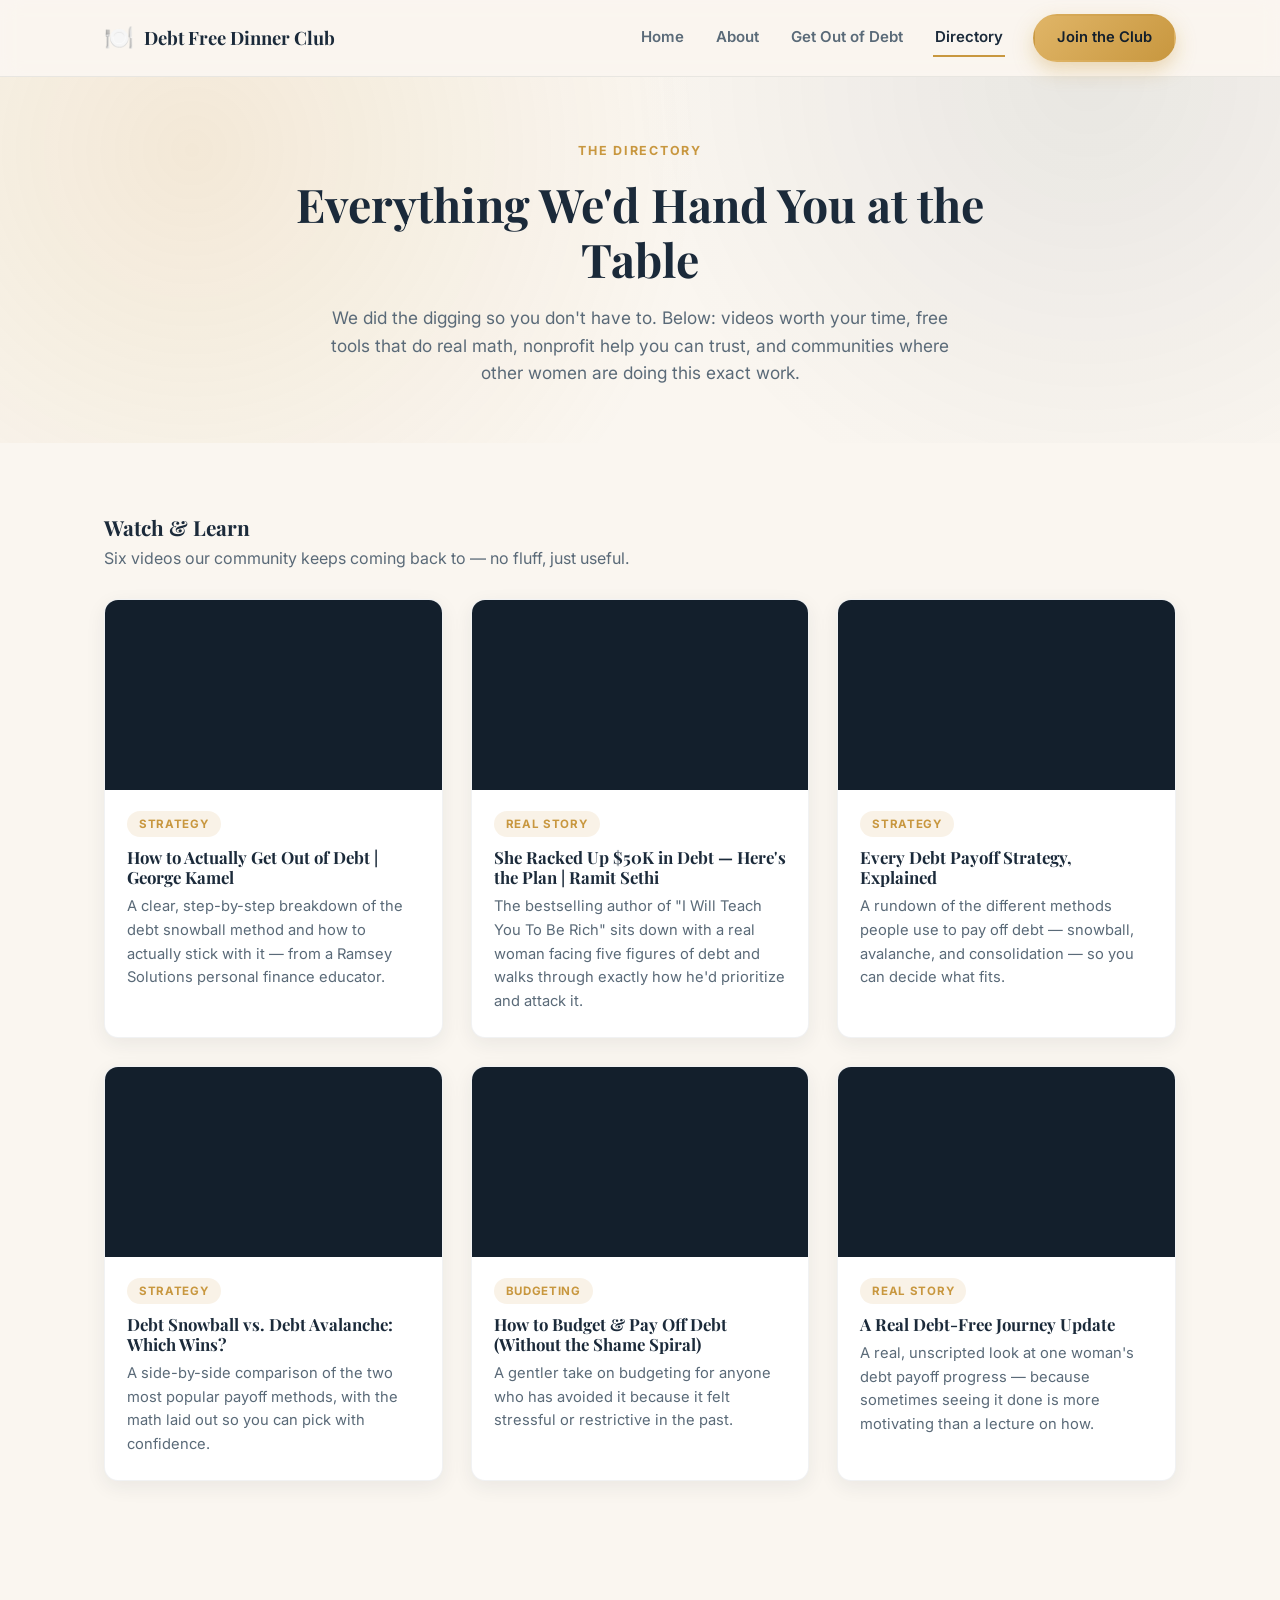
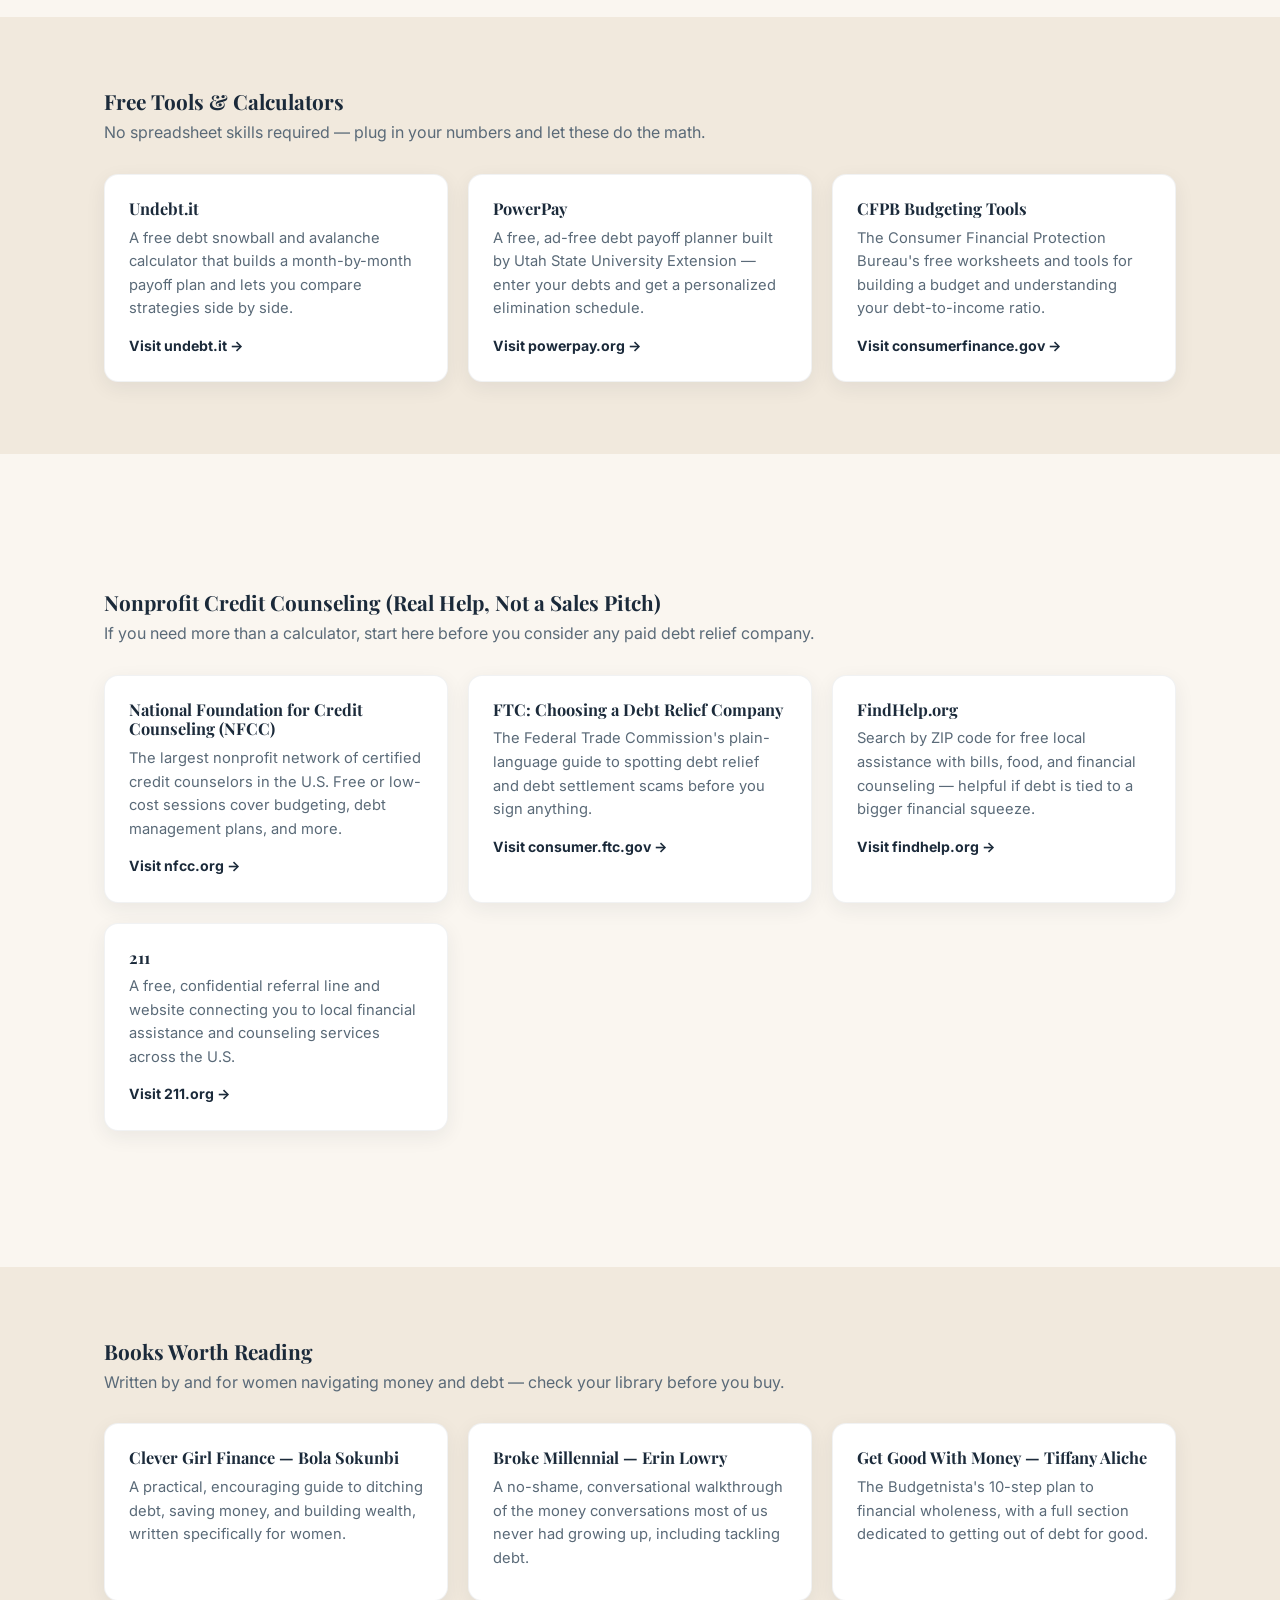
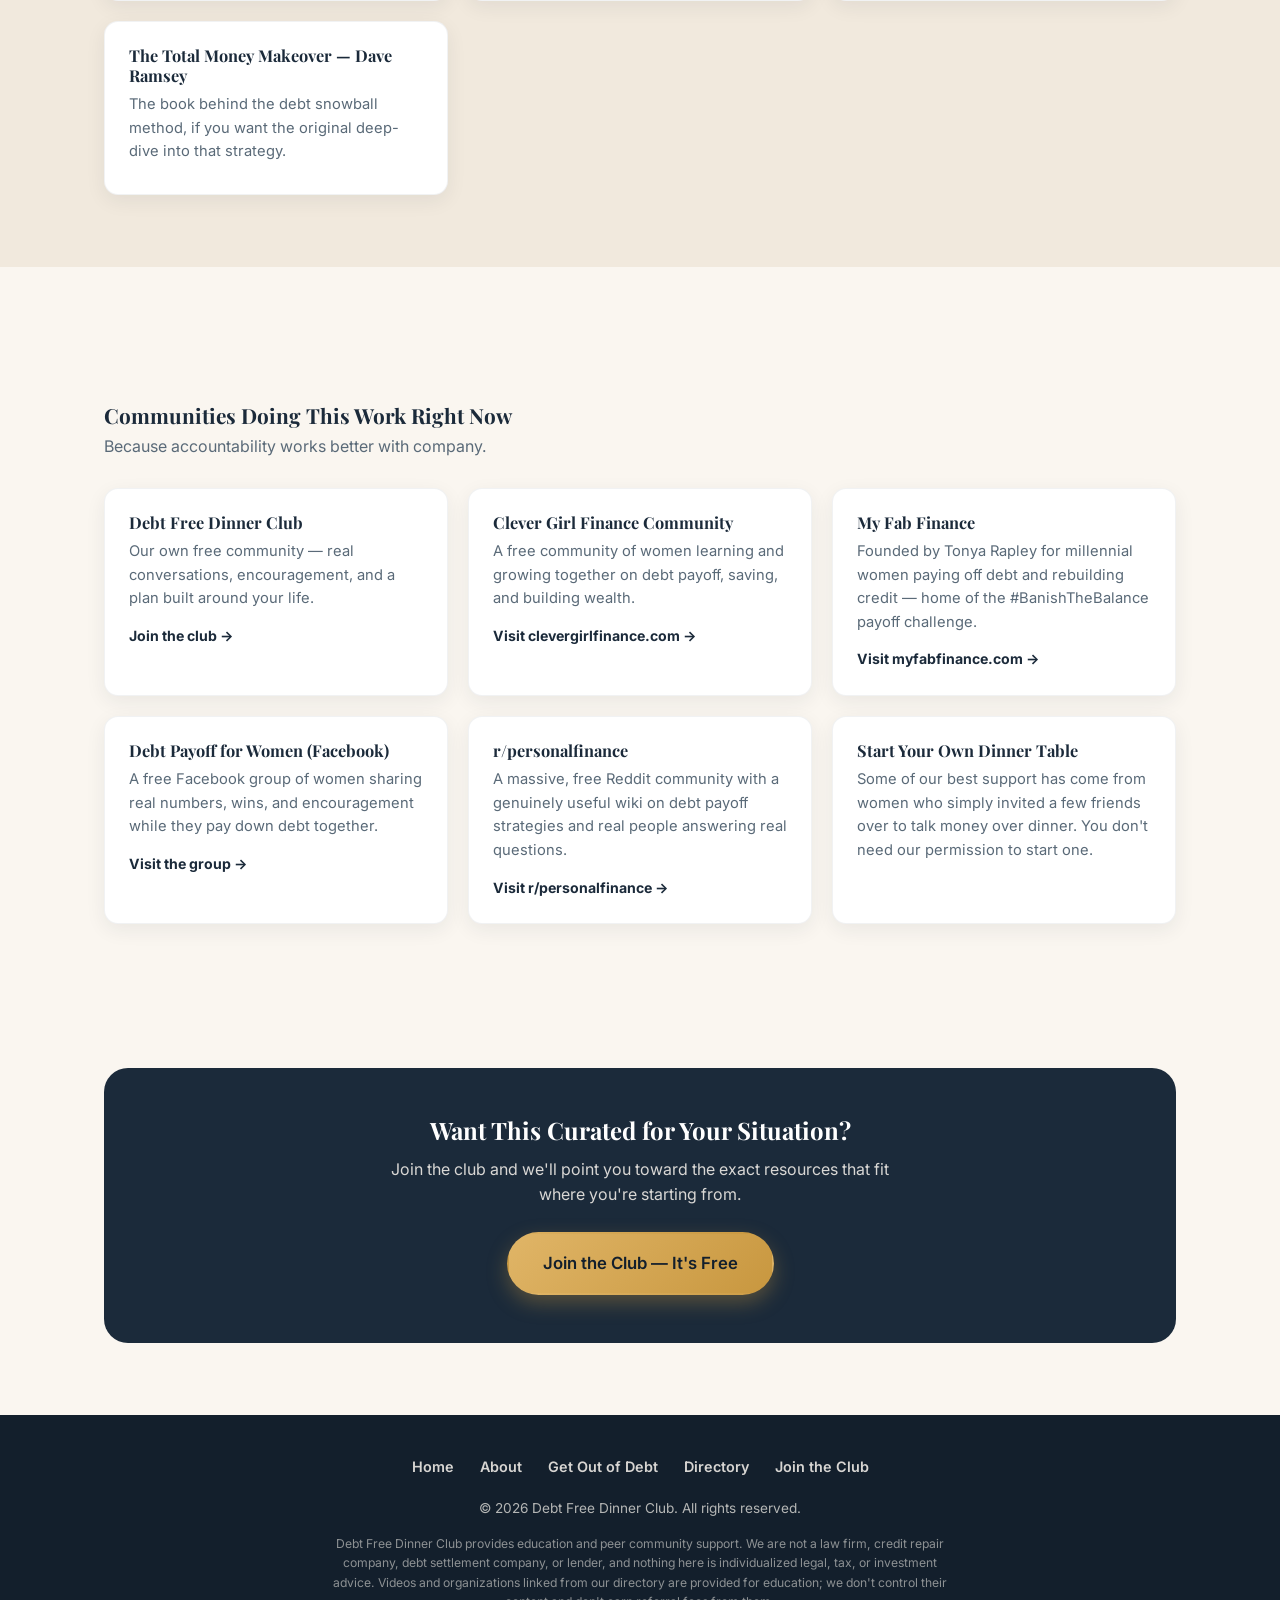
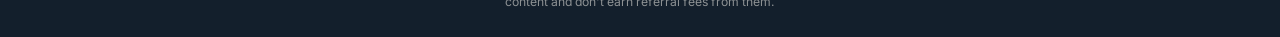
==== commit d3f8f087: "Add Vercel config, fix a broken video ID, and add competitor-sourced community resources - vercel.js" ====
--- a/resources.html
+++ b/resources.html
@@ -66,12 +66,12 @@
 
           <div class="video-card">
             <div class="video-frame-wrap">
-              <iframe src="https://www.youtube-nocookie.com/embed/La9kdnozmsg" title="If I Had $50,000 in Debt, Here's Exactly What I'd Do | Ramit Sethi" loading="lazy" allow="accelerometer; autoplay; clipboard-write; encrypted-media; gyroscope; picture-in-picture" allowfullscreen></iframe>
-            </div>
-            <div class="video-card-body">
-              <span class="video-tag">Strategy</span>
-              <h3>If I Had $50,000 in Debt, Here's What I'd Do | Ramit Sethi</h3>
-              <p>The bestselling author of "I Will Teach You To Be Rich" walks through exactly how he'd prioritize and attack high-interest debt.</p>
+              <iframe src="https://www.youtube-nocookie.com/embed/17l0PQrcggU" title="She Racked Up $50K in Debt. Why Should I Trust Her With Money? | Ramit Sethi" loading="lazy" allow="accelerometer; autoplay; clipboard-write; encrypted-media; gyroscope; picture-in-picture" allowfullscreen></iframe>
+            </div>
+            <div class="video-card-body">
+              <span class="video-tag">Real Story</span>
+              <h3>She Racked Up $50K in Debt — Here's the Plan | Ramit Sethi</h3>
+              <p>The bestselling author of "I Will Teach You To Be Rich" sits down with a real woman facing five figures of debt and walks through exactly how he'd prioritize and attack it.</p>
             </div>
           </div>
 
@@ -219,6 +219,16 @@
             <h3>Clever Girl Finance Community</h3>
             <p>A free community of women learning and growing together on debt payoff, saving, and building wealth.</p>
             <a class="resource-link" href="https://www.clevergirlfinance.com/" target="_blank" rel="noopener noreferrer">Visit clevergirlfinance.com →</a>
+          </div>
+          <div class="resource-card">
+            <h3>My Fab Finance</h3>
+            <p>Founded by Tonya Rapley for millennial women paying off debt and rebuilding credit — home of the #BanishTheBalance payoff challenge.</p>
+            <a class="resource-link" href="https://myfabfinance.com/" target="_blank" rel="noopener noreferrer">Visit myfabfinance.com →</a>
+          </div>
+          <div class="resource-card">
+            <h3>Debt Payoff for Women (Facebook)</h3>
+            <p>A free Facebook group of women sharing real numbers, wins, and encouragement while they pay down debt together.</p>
+            <a class="resource-link" href="https://www.facebook.com/groups/debtpayoffforwomen" target="_blank" rel="noopener noreferrer">Visit the group →</a>
           </div>
           <div class="resource-card">
             <h3>r/personalfinance</h3>
